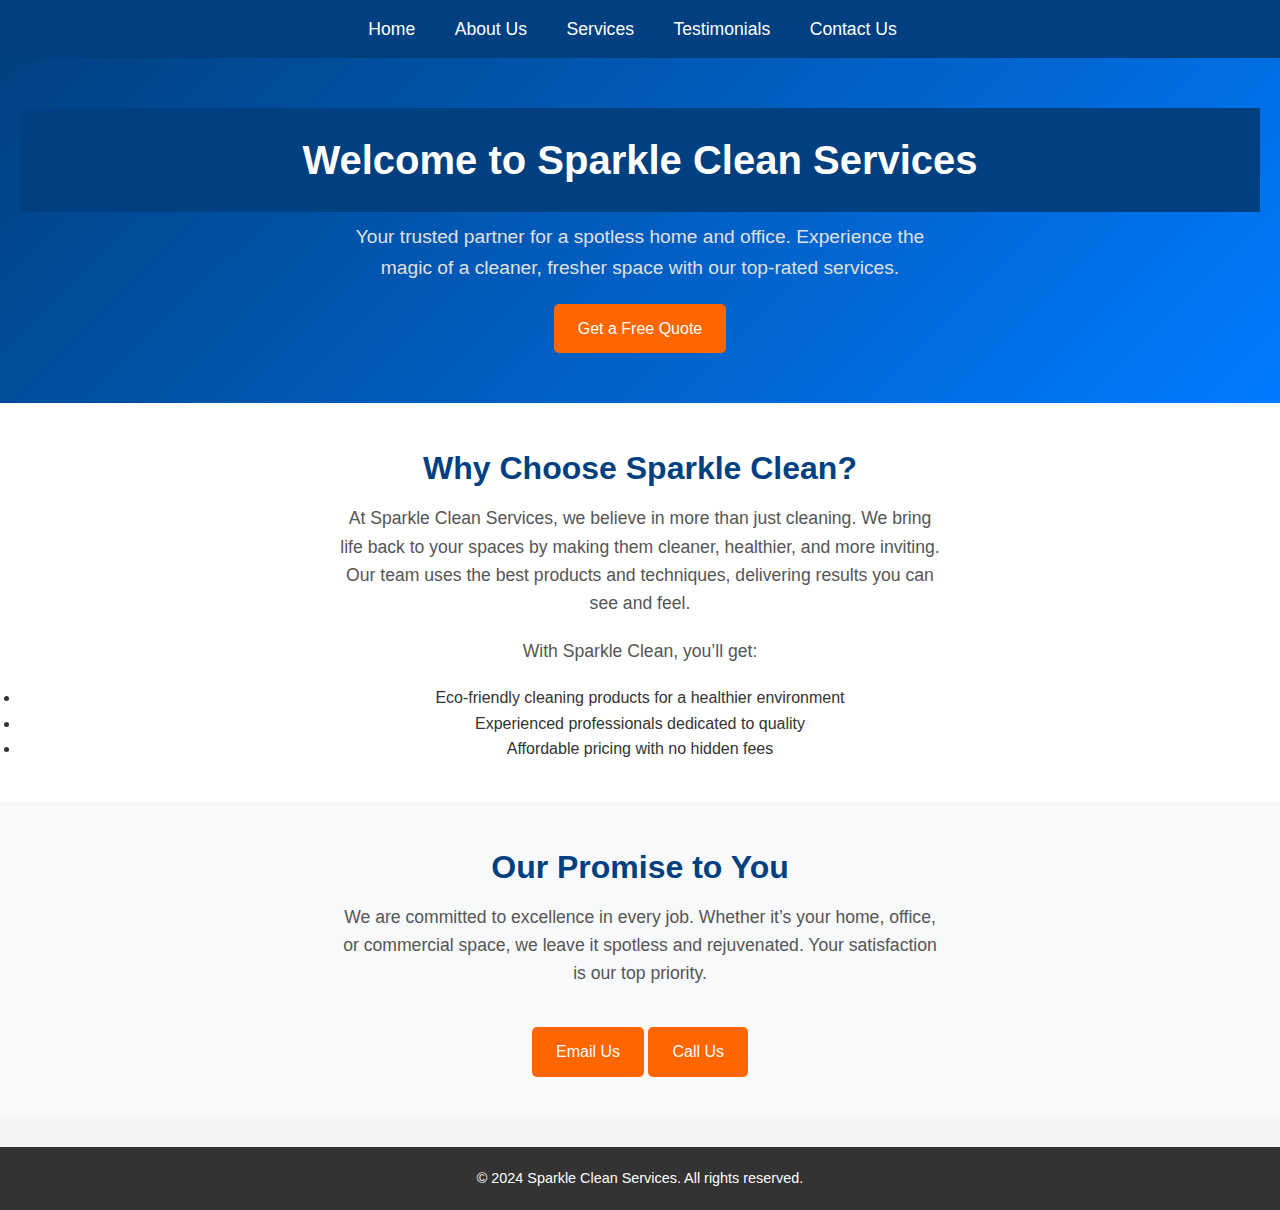
==== index.html @ a9700b49 "Add files via upload" ====
<!DOCTYPE html>
<html lang="en">
<head>
    <meta charset="UTF-8">
    <meta name="viewport" content="width=device-width, initial-scale=1.0">
    <title>Sparkle Clean Services - Home</title>
    <link rel="stylesheet" href="styles.css">
</head>
<body>
    <nav>
        <ul>
            <li><a href="index.html">Home</a></li>
            <li><a href="about.html">About Us</a></li>
            <li><a href="services.html">Services</a></li>
            <li><a href="testimonials.html">Testimonials</a></li>
            <li><a href="contact.html">Contact Us</a></li>
        </ul>
    </nav>

    <header>
        <h1>Welcome to Sparkle Clean Services</h1>
        <p>Your trusted partner for a spotless home and office. Experience the magic of a cleaner, fresher space with our top-rated services.</p>
        <a href="contact.html" class="cta-button">Get a Free Quote</a>
    </header>

    <section>
        <h2>Why Choose Sparkle Clean?</h2>
        <p>At Sparkle Clean Services, we believe in more than just cleaning. We bring life back to your spaces by making them cleaner, healthier, and more inviting. Our team uses the best products and techniques, delivering results you can see and feel.</p>
        <p>With Sparkle Clean, you’ll get:</p>
        <ul>
            <li>Eco-friendly cleaning products for a healthier environment</li>
            <li>Experienced professionals dedicated to quality</li>
            <li>Affordable pricing with no hidden fees</li>
        </ul>
    </section>

    <section>
        <h2>Our Promise to You</h2>
        <p>We are committed to excellence in every job. Whether it’s your home, office, or commercial space, we leave it spotless and rejuvenated. Your satisfaction is our top priority.</p>
        <a href="mailto:jaykurgat@gmail.com" class="cta-button">Email Us</a>
        <a href="tel:+254729220595" class="cta-button">Call Us</a>
    </section>

    <footer>
        <p>&copy; 2024 Sparkle Clean Services. All rights reserved.</p>
    </footer>
</body>
</html>
---- styles.css ----
/* Reset */
* {
    margin: 0;
    padding: 0;
    box-sizing: border-box;
}

/* General Styling */
body {
    font-family: Arial, sans-serif;
    line-height: 1.6;
    color: #333;
    background-color: #f4f4f4;
}

h1, h2 {
    color: #004080;
    font-weight: 600;
}

h1 {
    color: #ffffff;
    background-color: #004080;
    padding: 20px;
    font-size: 2.8em;
    margin-bottom: 20px;
    text-align: center;
}

/* Navigation */
nav {
    background-color: #004080;
    padding: 15px 20px;
    text-align: center;
}

nav ul {
    list-style-type: none;
}

nav ul li {
    display: inline;
    margin-right: 15px;
}

nav ul li a {
    color: #ffffff;
    text-decoration: none;
    font-size: 1.1em;
    padding: 10px;
    transition: color 0.3s;
}

nav ul li a:hover {
    color: #ccddff;
}

/* Header */
header {
    background-image: linear-gradient(135deg, #004080, #007bff);
    color: #ffffff;
    padding: 50px 20px;
    text-align: center;
    box-shadow: 0 4px 8px rgba(0, 0, 0, 0.2);
}

header h1 {
    font-size: 2.5em;
    margin-bottom: 10px;
    color: #ffffff;
}

header p {
    font-size: 1.2em;
    max-width: 600px;
    margin: auto;
    color: #e0e0e0;
}

/* Sections */
section {
    padding: 40px 20px;
    text-align: center;
    background-color: #ffffff;
}

section h2 {
    font-size: 2em;
    margin-bottom: 10px;
    color: #004080;
}

section p {
    max-width: 600px;
    margin: auto;
    font-size: 1.1em;
    color: #555;
    margin-bottom: 20px;
}

section:nth-child(even) {
    background-color: #f8f9fa;
}

/* Call-to-Action Button */
.cta-button {
    display: inline-block;
    padding: 12px 24px;
    font-size: 1em;
    color: #ffffff;
    background-color: #ff6600;
    border: none;
    border-radius: 5px;
    cursor: pointer;
    text-decoration: none;
    margin-top: 20px;
    transition: background-color 0.3s;
}

.cta-button:hover {
    background-color: #cc5200;
}

/* Contact Form */
.contact-form {
    display: flex;
    flex-direction: column;
    align-items: center;
}

.contact-form input,
.contact-form textarea {
    width: 80%;
    max-width: 500px;
    padding: 12px;
    margin: 10px 0;
    border-radius: 5px;
    border: 1px solid #ddd;
    font-size: 1em;
    font-family: Arial, sans-serif;
}

.contact-form textarea {
    height: 120px;
    resize: none;
}

.contact-form button {
    padding: 12px 30px;
    font-size: 1.1em;
    color: #ffffff;
    background-color: #ff6600;
    border: none;
    border-radius: 5px;
    cursor: pointer;
    margin-top: 15px;
}

.contact-form button:hover {
    background-color: #cc5200;
}

/* Footer */
footer {
    background-color: #333;
    color: #ffffff;
    text-align: center;
    padding: 20px;
    font-size: 0.9em;
    margin-top: 30px;
}
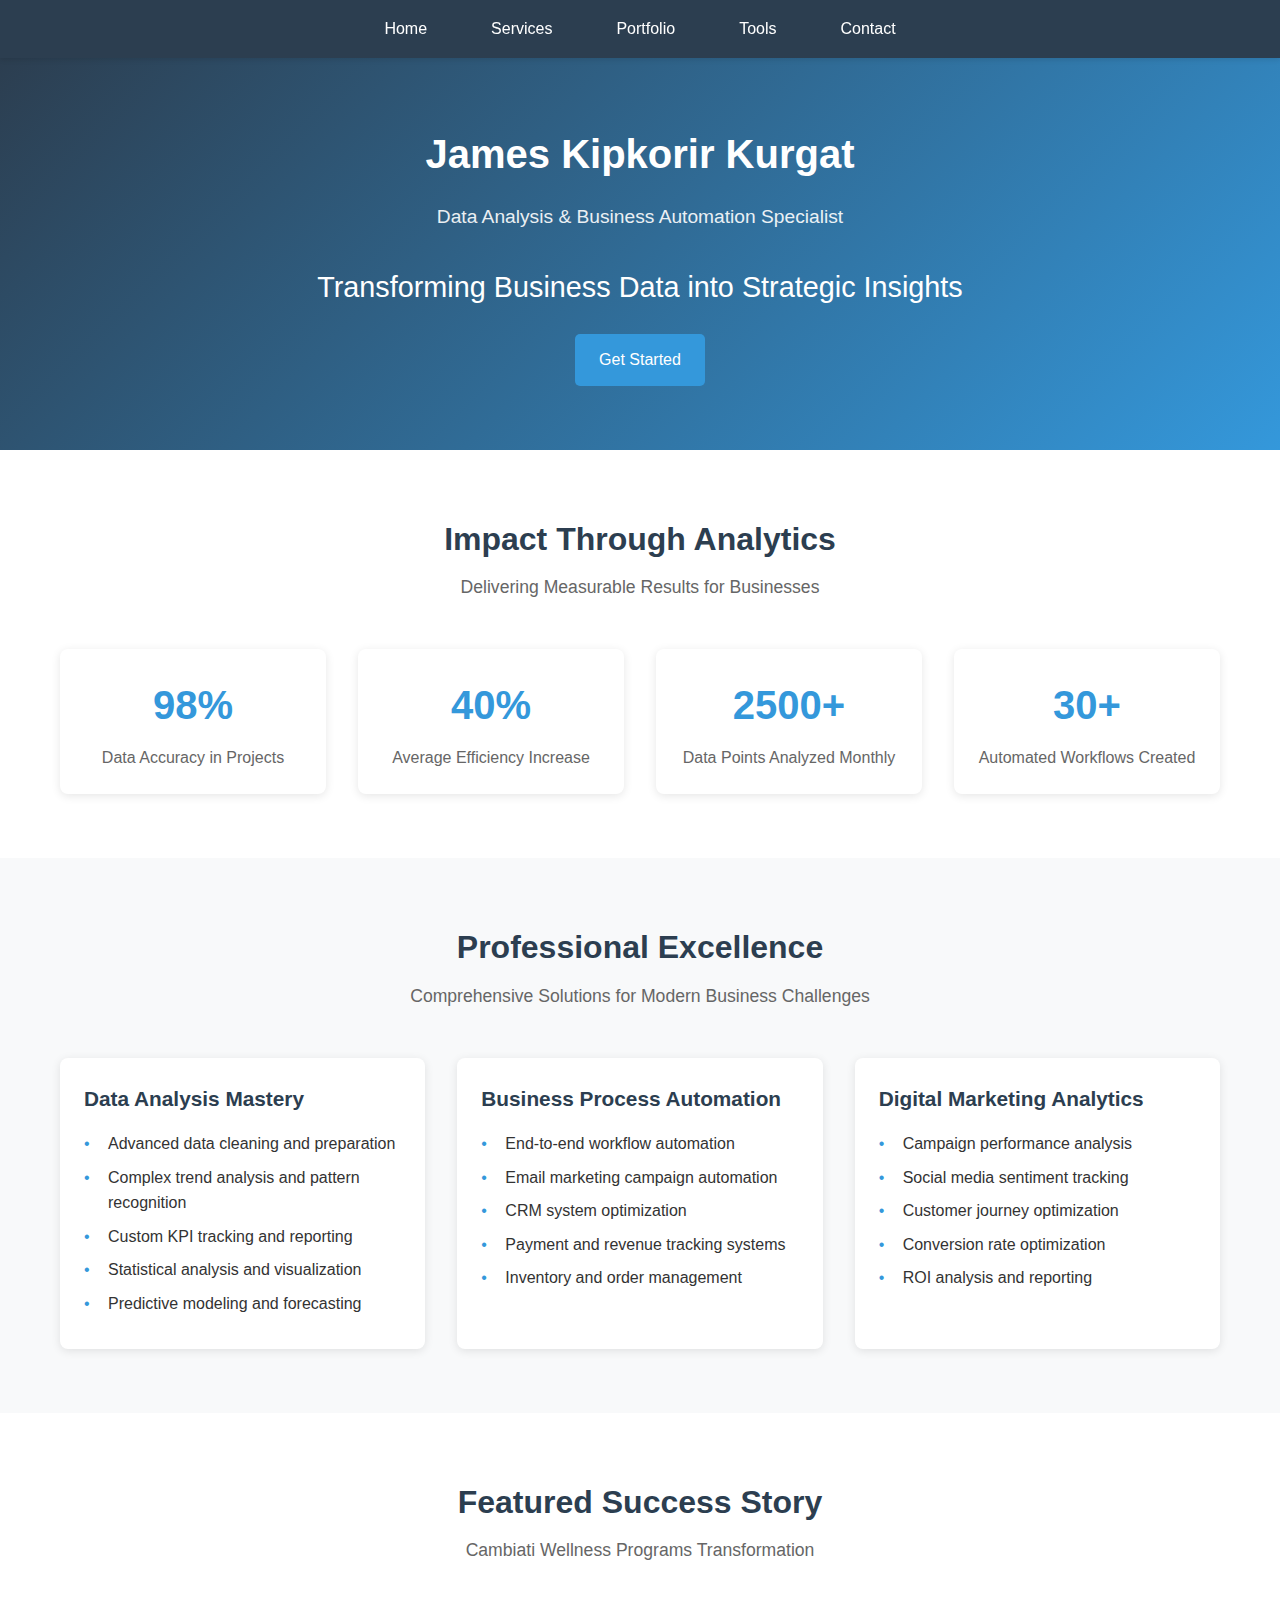
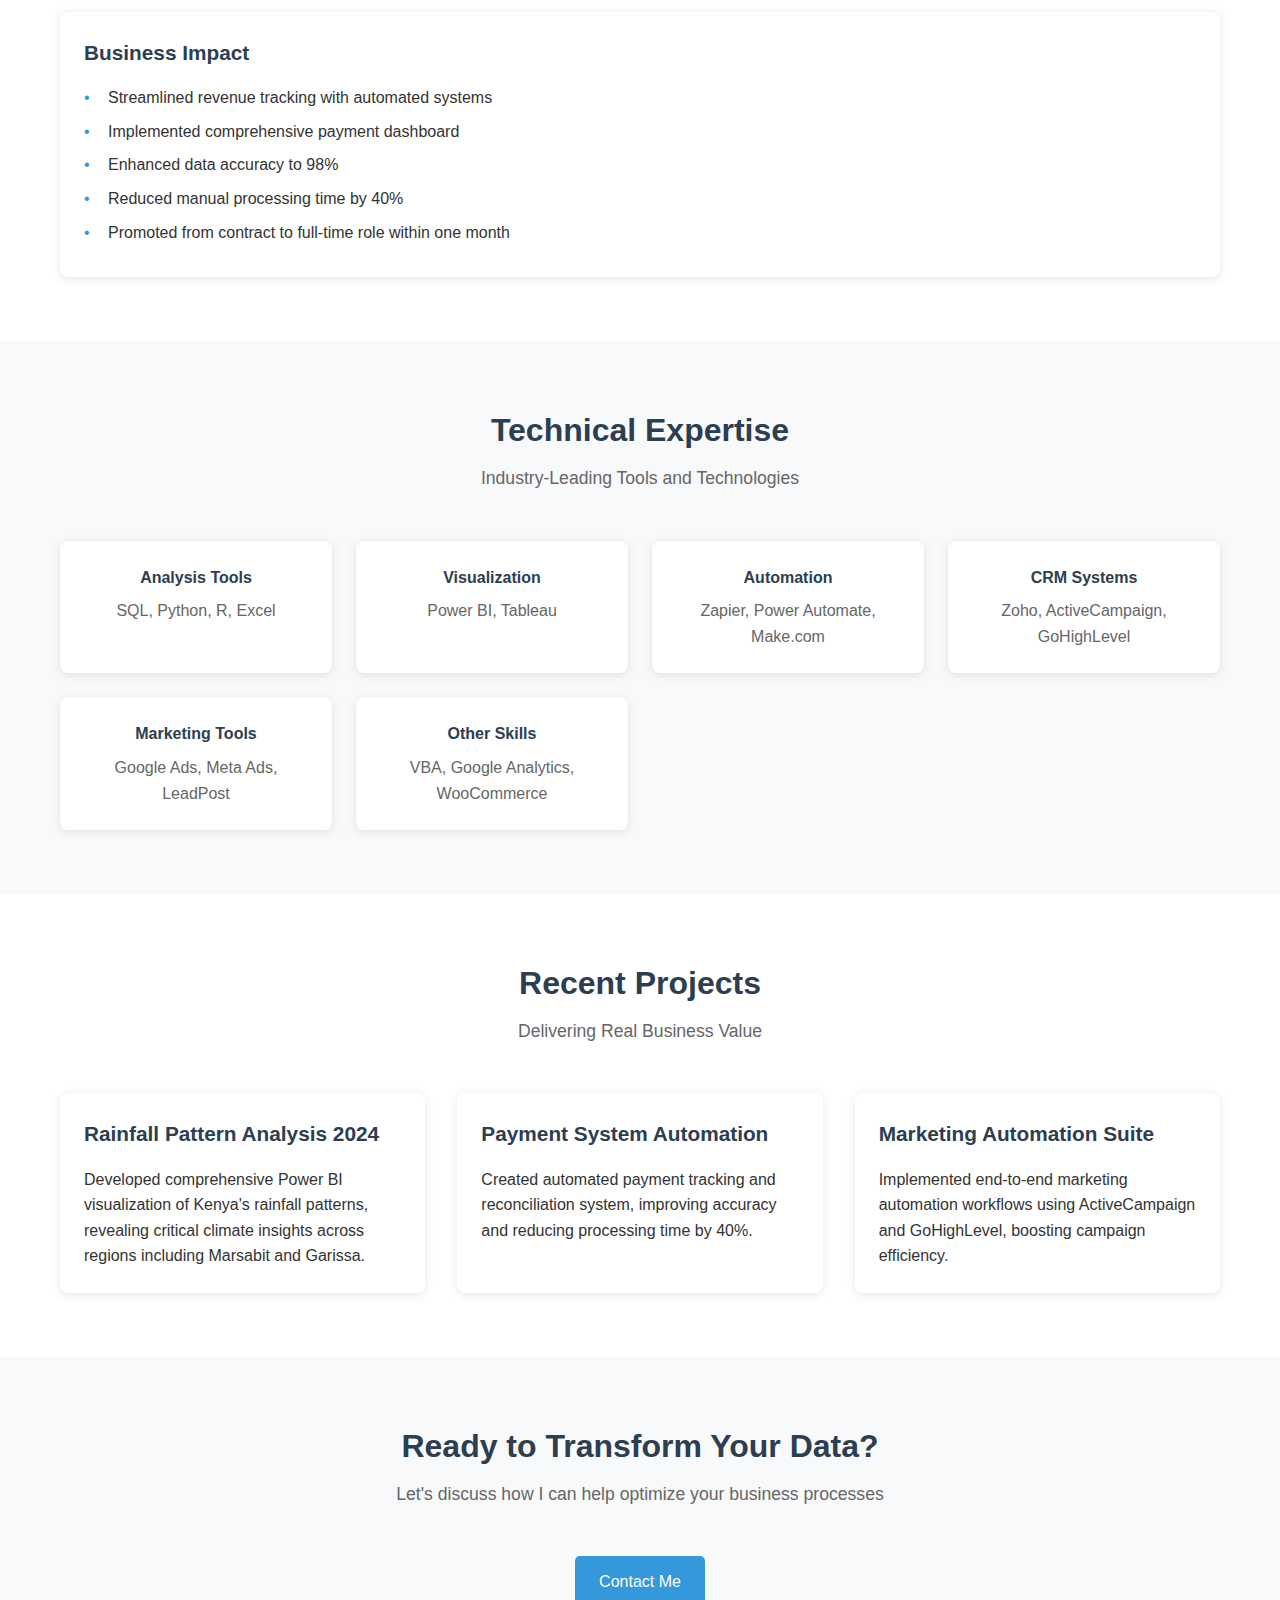
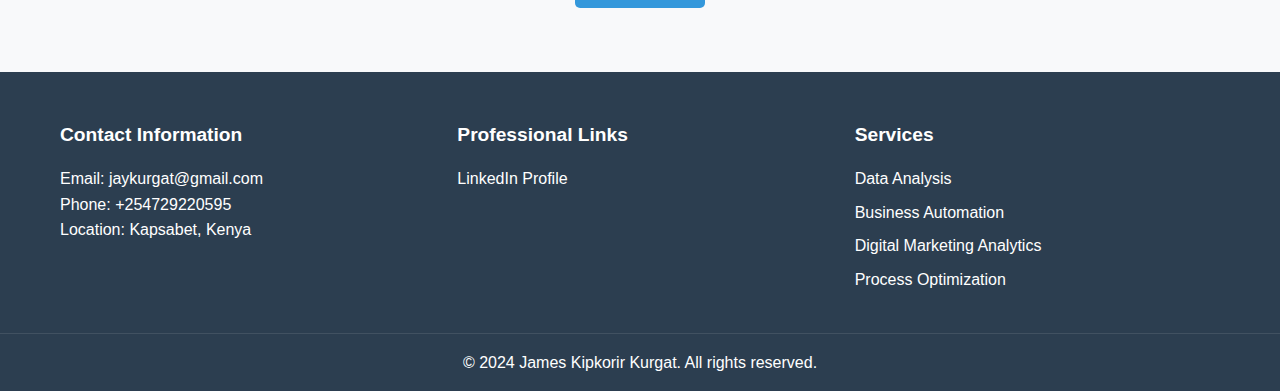
==== commit 298ced1c: "Add files via upload" ====
--- a/index.html
+++ b/index.html
@@ -3,46 +3,226 @@
 <head>
     <meta charset="UTF-8">
     <meta name="viewport" content="width=device-width, initial-scale=1.0">
-    <title>Sparkle Clean Services - Home</title>
+    <title>James Kurgat - Data Analysis & Automation Expert</title>
     <link rel="stylesheet" href="styles.css">
 </head>
 <body>
     <nav>
         <ul>
             <li><a href="index.html">Home</a></li>
-            <li><a href="about.html">About Us</a></li>
             <li><a href="services.html">Services</a></li>
-            <li><a href="testimonials.html">Testimonials</a></li>
-            <li><a href="contact.html">Contact Us</a></li>
+            <li><a href="portfolio.html">Portfolio</a></li>
+            <li><a href="tools.html">Tools</a></li>
+            <li><a href="contact.html">Contact</a></li>
         </ul>
     </nav>
 
-    <header>
-        <h1>Welcome to Sparkle Clean Services</h1>
-        <p>Your trusted partner for a spotless home and office. Experience the magic of a cleaner, fresher space with our top-rated services.</p>
-        <a href="contact.html" class="cta-button">Get a Free Quote</a>
-    </header>
-
-    <section>
-        <h2>Why Choose Sparkle Clean?</h2>
-        <p>At Sparkle Clean Services, we believe in more than just cleaning. We bring life back to your spaces by making them cleaner, healthier, and more inviting. Our team uses the best products and techniques, delivering results you can see and feel.</p>
-        <p>With Sparkle Clean, you’ll get:</p>
-        <ul>
-            <li>Eco-friendly cleaning products for a healthier environment</li>
-            <li>Experienced professionals dedicated to quality</li>
-            <li>Affordable pricing with no hidden fees</li>
-        </ul>
-    </section>
-
-    <section>
-        <h2>Our Promise to You</h2>
-        <p>We are committed to excellence in every job. Whether it’s your home, office, or commercial space, we leave it spotless and rejuvenated. Your satisfaction is our top priority.</p>
-        <a href="mailto:jaykurgat@gmail.com" class="cta-button">Email Us</a>
-        <a href="tel:+254729220595" class="cta-button">Call Us</a>
+    <section class="hero">
+        <div class="container">
+            <h1>James Kipkorir Kurgat</h1>
+            <p>Data Analysis & Business Automation Specialist</p>
+            <h2>Transforming Business Data into Strategic Insights</h2>
+            <a href="contact.html" class="btn">Get Started</a>
+        </div>
+    </section>
+
+    <section class="section">
+        <div class="container">
+            <div class="section-title">
+                <h2>Impact Through Analytics</h2>
+                <p>Delivering Measurable Results for Businesses</p>
+            </div>
+
+            <div class="metrics-grid">
+                <div class="metric-item">
+                    <div class="metric-number">98%</div>
+                    <div class="metric-label">Data Accuracy in Projects</div>
+                </div>
+                <div class="metric-item">
+                    <div class="metric-number">40%</div>
+                    <div class="metric-label">Average Efficiency Increase</div>
+                </div>
+                <div class="metric-item">
+                    <div class="metric-number">2500+</div>
+                    <div class="metric-label">Data Points Analyzed Monthly</div>
+                </div>
+                <div class="metric-item">
+                    <div class="metric-number">30+</div>
+                    <div class="metric-label">Automated Workflows Created</div>
+                </div>
+            </div>
+        </div>
+    </section>
+
+    <section class="section">
+        <div class="container">
+            <div class="section-title">
+                <h2>Professional Excellence</h2>
+                <p>Comprehensive Solutions for Modern Business Challenges</p>
+            </div>
+
+            <div class="grid">
+                <div class="card">
+                    <h3>Data Analysis Mastery</h3>
+                    <div class="card-content">
+                        <ul>
+                            <li>Advanced data cleaning and preparation</li>
+                            <li>Complex trend analysis and pattern recognition</li>
+                            <li>Custom KPI tracking and reporting</li>
+                            <li>Statistical analysis and visualization</li>
+                            <li>Predictive modeling and forecasting</li>
+                        </ul>
+                    </div>
+                </div>
+
+                <div class="card">
+                    <h3>Business Process Automation</h3>
+                    <div class="card-content">
+                        <ul>
+                            <li>End-to-end workflow automation</li>
+                            <li>Email marketing campaign automation</li>
+                            <li>CRM system optimization</li>
+                            <li>Payment and revenue tracking systems</li>
+                            <li>Inventory and order management</li>
+                        </ul>
+                    </div>
+                </div>
+
+                <div class="card">
+                    <h3>Digital Marketing Analytics</h3>
+                    <div class="card-content">
+                        <ul>
+                            <li>Campaign performance analysis</li>
+                            <li>Social media sentiment tracking</li>
+                            <li>Customer journey optimization</li>
+                            <li>Conversion rate optimization</li>
+                            <li>ROI analysis and reporting</li>
+                        </ul>
+                    </div>
+                </div>
+            </div>
+        </div>
+    </section>
+
+    <section class="section">
+        <div class="container">
+            <div class="section-title">
+                <h2>Featured Success Story</h2>
+                <p>Cambiati Wellness Programs Transformation</p>
+            </div>
+
+            <div class="card">
+                <div class="card-content">
+                    <h3>Business Impact</h3>
+                    <ul>
+                        <li>Streamlined revenue tracking with automated systems</li>
+                        <li>Implemented comprehensive payment dashboard</li>
+                        <li>Enhanced data accuracy to 98%</li>
+                        <li>Reduced manual processing time by 40%</li>
+                        <li>Promoted from contract to full-time role within one month</li>
+                    </ul>
+                </div>
+            </div>
+        </div>
+    </section>
+
+    <section class="section">
+        <div class="container">
+            <div class="section-title">
+                <h2>Technical Expertise</h2>
+                <p>Industry-Leading Tools and Technologies</p>
+            </div>
+
+            <div class="tools-grid">
+                <div class="tool-item">
+                    <h4>Analysis Tools</h4>
+                    <p>SQL, Python, R, Excel</p>
+                </div>
+                <div class="tool-item">
+                    <h4>Visualization</h4>
+                    <p>Power BI, Tableau</p>
+                </div>
+                <div class="tool-item">
+                    <h4>Automation</h4>
+                    <p>Zapier, Power Automate, Make.com</p>
+                </div>
+                <div class="tool-item">
+                    <h4>CRM Systems</h4>
+                    <p>Zoho, ActiveCampaign, GoHighLevel</p>
+                </div>
+                <div class="tool-item">
+                    <h4>Marketing Tools</h4>
+                    <p>Google Ads, Meta Ads, LeadPost</p>
+                </div>
+                <div class="tool-item">
+                    <h4>Other Skills</h4>
+                    <p>VBA, Google Analytics, WooCommerce</p>
+                </div>
+            </div>
+        </div>
+    </section>
+
+    <section class="section">
+        <div class="container">
+            <div class="section-title">
+                <h2>Recent Projects</h2>
+                <p>Delivering Real Business Value</p>
+            </div>
+
+            <div class="grid">
+                <div class="card">
+                    <h3>Rainfall Pattern Analysis 2024</h3>
+                    <p>Developed comprehensive Power BI visualization of Kenya's rainfall patterns, revealing critical climate insights across regions including Marsabit and Garissa.</p>
+                </div>
+                <div class="card">
+                    <h3>Payment System Automation</h3>
+                    <p>Created automated payment tracking and reconciliation system, improving accuracy and reducing processing time by 40%.</p>
+                </div>
+                <div class="card">
+                    <h3>Marketing Automation Suite</h3>
+                    <p>Implemented end-to-end marketing automation workflows using ActiveCampaign and GoHighLevel, boosting campaign efficiency.</p>
+                </div>
+            </div>
+        </div>
+    </section>
+
+    <section class="section">
+        <div class="container">
+            <div class="section-title">
+                <h2>Ready to Transform Your Data?</h2>
+                <p>Let's discuss how I can help optimize your business processes</p>
+            </div>
+            <div style="text-align: center;">
+                <a href="contact.html" class="btn">Contact Me</a>
+            </div>
+        </div>
     </section>
 
     <footer>
-        <p>&copy; 2024 Sparkle Clean Services. All rights reserved.</p>
+        <div class="footer-content">
+            <div class="footer-section">
+                <h4>Contact Information</h4>
+                <p>Email: jaykurgat@gmail.com</p>
+                <p>Phone: +254729220595</p>
+                <p>Location: Kapsabet, Kenya</p>
+            </div>
+            <div class="footer-section">
+                <h4>Professional Links</h4>
+                <p><a href="https://www.linkedin.com/in/james-kurgat/">LinkedIn Profile</a></p>
+            </div>
+            <div class="footer-section">
+                <h4>Services</h4>
+                <ul>
+                    <li>Data Analysis</li>
+                    <li>Business Automation</li>
+                    <li>Digital Marketing Analytics</li>
+                    <li>Process Optimization</li>
+                </ul>
+            </div>
+        </div>
+        <div class="footer-bottom">
+            <p>&copy; 2024 James Kipkorir Kurgat. All rights reserved.</p>
+        </div>
     </footer>
 </body>
-</html>
+</html>--- a/styles.css
+++ b/styles.css
@@ -1,171 +1,345 @@
-/* Reset */
+/* Reset and Base Styles */
 * {
     margin: 0;
     padding: 0;
     box-sizing: border-box;
 }
 
-/* General Styling */
 body {
-    font-family: Arial, sans-serif;
+    font-family: 'Arial', sans-serif;
     line-height: 1.6;
     color: #333;
-    background-color: #f4f4f4;
-}
-
-h1, h2 {
-    color: #004080;
-    font-weight: 600;
-}
-
-h1 {
-    color: #ffffff;
-    background-color: #004080;
-    padding: 20px;
-    font-size: 2.8em;
-    margin-bottom: 20px;
-    text-align: center;
+}
+
+.container {
+    max-width: 1200px;
+    margin: 0 auto;
+    padding: 0 20px;
 }
 
 /* Navigation */
 nav {
-    background-color: #004080;
-    padding: 15px 20px;
-    text-align: center;
+    background-color: #2c3e50;
+    padding: 1rem 0;
+    position: sticky;
+    top: 0;
+    z-index: 1000;
+    box-shadow: 0 2px 5px rgba(0,0,0,0.1);
 }
 
 nav ul {
-    list-style-type: none;
-}
-
-nav ul li {
-    display: inline;
-    margin-right: 15px;
-}
-
-nav ul li a {
-    color: #ffffff;
+    list-style: none;
+    display: flex;
+    justify-content: center;
+    gap: 2rem;
+}
+
+nav a {
+    color: white;
     text-decoration: none;
-    font-size: 1.1em;
-    padding: 10px;
-    transition: color 0.3s;
-}
-
-nav ul li a:hover {
-    color: #ccddff;
-}
-
-/* Header */
-header {
-    background-image: linear-gradient(135deg, #004080, #007bff);
-    color: #ffffff;
-    padding: 50px 20px;
-    text-align: center;
-    box-shadow: 0 4px 8px rgba(0, 0, 0, 0.2);
-}
-
-header h1 {
-    font-size: 2.5em;
-    margin-bottom: 10px;
-    color: #ffffff;
-}
-
-header p {
-    font-size: 1.2em;
-    max-width: 600px;
-    margin: auto;
-    color: #e0e0e0;
+    font-weight: 500;
+    padding: 0.5rem 1rem;
+    transition: color 0.3s ease;
+}
+
+nav a:hover {
+    color: #3498db;
+}
+
+/* Hero Section */
+.hero {
+    background: linear-gradient(135deg, #2c3e50 0%, #3498db 100%);
+    color: white;
+    padding: 4rem 0;
+    text-align: center;
+}
+
+.hero h1 {
+    font-size: 2.5rem;
+    margin-bottom: 1rem;
+}
+
+.hero h2 {
+    font-size: 1.8rem;
+    margin-bottom: 1.5rem;
+    font-weight: 400;
+}
+
+.hero p {
+    font-size: 1.2rem;
+    margin-bottom: 2rem;
+    opacity: 0.9;
+}
+
+/* Buttons */
+.btn {
+    display: inline-block;
+    padding: 0.8rem 1.5rem;
+    background-color: #3498db;
+    color: white;
+    text-decoration: none;
+    border-radius: 5px;
+    transition: background-color 0.3s ease;
+    border: none;
+    cursor: pointer;
+    font-size: 1rem;
+}
+
+.btn:hover {
+    background-color: #2980b9;
 }
 
 /* Sections */
-section {
-    padding: 40px 20px;
-    text-align: center;
-    background-color: #ffffff;
-}
-
-section h2 {
-    font-size: 2em;
-    margin-bottom: 10px;
-    color: #004080;
-}
-
-section p {
-    max-width: 600px;
-    margin: auto;
-    font-size: 1.1em;
-    color: #555;
-    margin-bottom: 20px;
-}
-
-section:nth-child(even) {
+.section {
+    padding: 4rem 0;
+    background-color: #fff;
+}
+
+.section:nth-child(even) {
     background-color: #f8f9fa;
 }
 
-/* Call-to-Action Button */
-.cta-button {
-    display: inline-block;
-    padding: 12px 24px;
-    font-size: 1em;
-    color: #ffffff;
-    background-color: #ff6600;
-    border: none;
-    border-radius: 5px;
-    cursor: pointer;
-    text-decoration: none;
-    margin-top: 20px;
-    transition: background-color 0.3s;
-}
-
-.cta-button:hover {
-    background-color: #cc5200;
-}
-
-/* Contact Form */
-.contact-form {
-    display: flex;
-    flex-direction: column;
-    align-items: center;
-}
-
-.contact-form input,
-.contact-form textarea {
-    width: 80%;
-    max-width: 500px;
-    padding: 12px;
-    margin: 10px 0;
-    border-radius: 5px;
+.section-title {
+    text-align: center;
+    margin-bottom: 3rem;
+}
+
+.section-title h2 {
+    font-size: 2rem;
+    color: #2c3e50;
+    margin-bottom: 0.5rem;
+}
+
+.section-title p {
+    color: #666;
+    font-size: 1.1rem;
+}
+
+/* Grid Layouts */
+.grid {
+    display: grid;
+    grid-template-columns: repeat(auto-fit, minmax(300px, 1fr));
+    gap: 2rem;
+    margin-top: 2rem;
+}
+
+/* Cards */
+.card {
+    background: white;
+    border-radius: 8px;
+    padding: 1.5rem;
+    box-shadow: 0 2px 10px rgba(0,0,0,0.1);
+    transition: transform 0.3s ease;
+}
+
+.card:hover {
+    transform: translateY(-5px);
+}
+
+.card h3 {
+    color: #2c3e50;
+    margin-bottom: 1rem;
+    font-size: 1.3rem;
+}
+
+.card-content ul {
+    list-style: none;
+    padding-left: 0;
+}
+
+.card-content li {
+    margin-bottom: 0.5rem;
+    padding-left: 1.5rem;
+    position: relative;
+}
+
+.card-content li:before {
+    content: "•";
+    color: #3498db;
+    position: absolute;
+    left: 0;
+}
+
+/* Metrics Grid */
+.metrics-grid {
+    display: grid;
+    grid-template-columns: repeat(auto-fit, minmax(200px, 1fr));
+    gap: 2rem;
+    margin-top: 2rem;
+}
+
+.metric-item {
+    text-align: center;
+    padding: 1.5rem;
+    background: white;
+    border-radius: 8px;
+    box-shadow: 0 2px 10px rgba(0,0,0,0.1);
+}
+
+.metric-number {
+    font-size: 2.5rem;
+    font-weight: bold;
+    color: #3498db;
+    margin-bottom: 0.5rem;
+}
+
+.metric-label {
+    color: #666;
+    font-size: 1rem;
+}
+
+/* Tools Grid */
+.tools-grid {
+    display: grid;
+    grid-template-columns: repeat(auto-fit, minmax(250px, 1fr));
+    gap: 1.5rem;
+    margin-top: 2rem;
+}
+
+.tool-item {
+    background: white;
+    padding: 1.5rem;
+    border-radius: 8px;
+    box-shadow: 0 2px 10px rgba(0,0,0,0.1);
+    text-align: center;
+}
+
+.tool-item h4 {
+    color: #2c3e50;
+    margin-bottom: 0.5rem;
+}
+
+.tool-item p {
+    color: #666;
+}
+
+/* Contact Form Styles */
+.form-group {
+    margin-bottom: 1.5rem;
+}
+
+.form-group label {
+    display: block;
+    margin-bottom: 0.5rem;
+    color: #2c3e50;
+    font-weight: 500;
+}
+
+.form-group input,
+.form-group select,
+.form-group textarea {
+    width: 100%;
+    padding: 0.8rem;
     border: 1px solid #ddd;
-    font-size: 1em;
-    font-family: Arial, sans-serif;
-}
-
-.contact-form textarea {
-    height: 120px;
-    resize: none;
-}
-
-.contact-form button {
-    padding: 12px 30px;
-    font-size: 1.1em;
-    color: #ffffff;
-    background-color: #ff6600;
-    border: none;
-    border-radius: 5px;
-    cursor: pointer;
-    margin-top: 15px;
-}
-
-.contact-form button:hover {
-    background-color: #cc5200;
+    border-radius: 4px;
+    font-size: 1rem;
+    transition: border-color 0.3s ease;
+}
+
+.form-group input:focus,
+.form-group select:focus,
+.form-group textarea:focus {
+    border-color: #3498db;
+    outline: none;
+}
+
+.form-group textarea {
+    resize: vertical;
+    min-height: 120px;
 }
 
 /* Footer */
 footer {
-    background-color: #333;
-    color: #ffffff;
-    text-align: center;
-    padding: 20px;
-    font-size: 0.9em;
-    margin-top: 30px;
-}
+    background-color: #2c3e50;
+    color: white;
+    padding: 3rem 0 1rem;
+}
+
+.footer-content {
+    display: grid;
+    grid-template-columns: repeat(auto-fit, minmax(250px, 1fr));
+    gap: 2rem;
+    max-width: 1200px;
+    margin: 0 auto;
+    padding: 0 20px;
+}
+
+.footer-section h4 {
+    margin-bottom: 1rem;
+    font-size: 1.2rem;
+}
+
+.footer-section ul {
+    list-style: none;
+}
+
+.footer-section li {
+    margin-bottom: 0.5rem;
+}
+
+.footer-section a {
+    color: white;
+    text-decoration: none;
+    transition: color 0.3s ease;
+}
+
+.footer-section a:hover {
+    color: #3498db;
+}
+
+.footer-bottom {
+    text-align: center;
+    margin-top: 2rem;
+    padding-top: 1rem;
+    border-top: 1px solid rgba(255,255,255,0.1);
+}
+
+/* Responsive Design */
+@media (max-width: 768px) {
+    nav ul {
+        flex-direction: column;
+        align-items: center;
+        gap: 1rem;
+    }
+
+    .hero h1 {
+        font-size: 2rem;
+    }
+
+    .hero h2 {
+        font-size: 1.5rem;
+    }
+
+    .section {
+        padding: 2rem 0;
+    }
+
+    .grid,
+    .metrics-grid,
+    .tools-grid {
+        grid-template-columns: 1fr;
+    }
+
+    .footer-content {
+        grid-template-columns: 1fr;
+        text-align: center;
+    }
+}
+
+/* Animations */
+@keyframes fadeIn {
+    from {
+        opacity: 0;
+        transform: translateY(20px);
+    }
+    to {
+        opacity: 1;
+        transform: translateY(0);
+    }
+}
+
+.card,
+.metric-item,
+.tool-item {
+    animation: fadeIn 0.5s ease-out;
+}